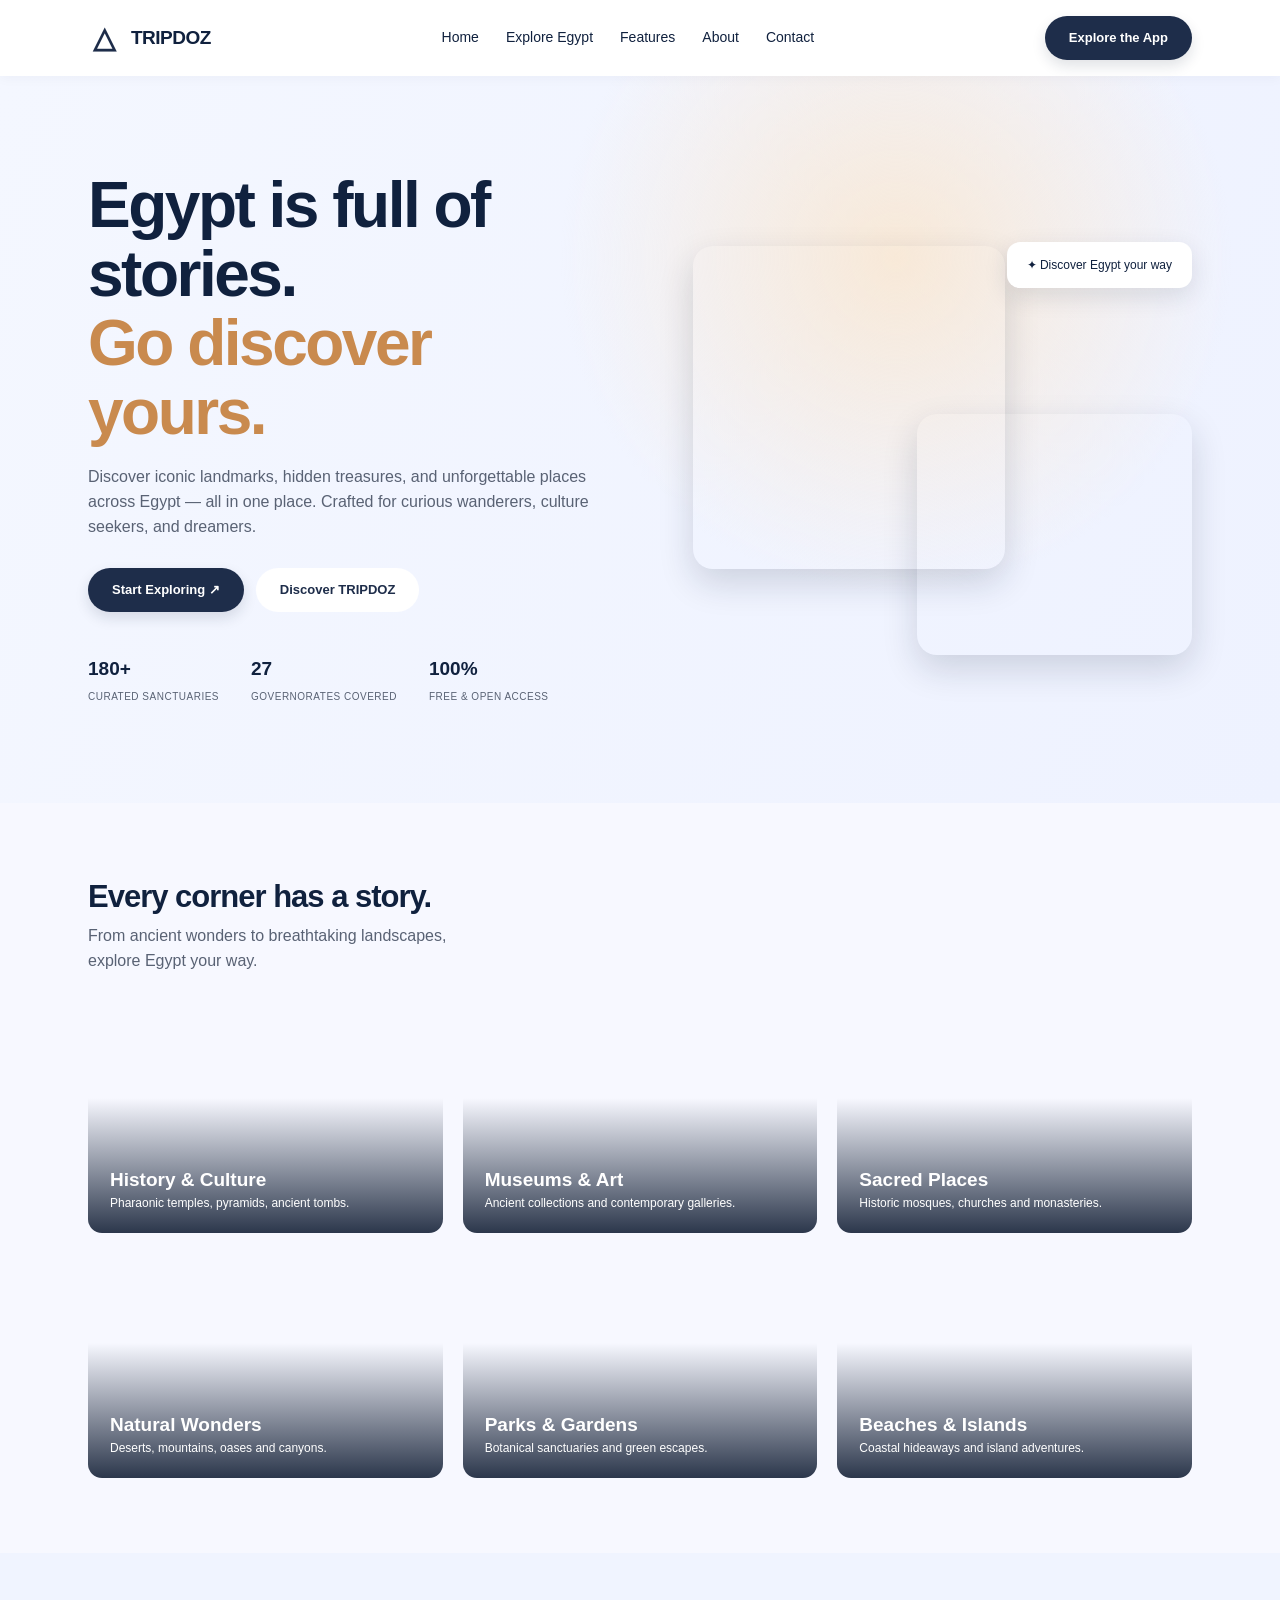
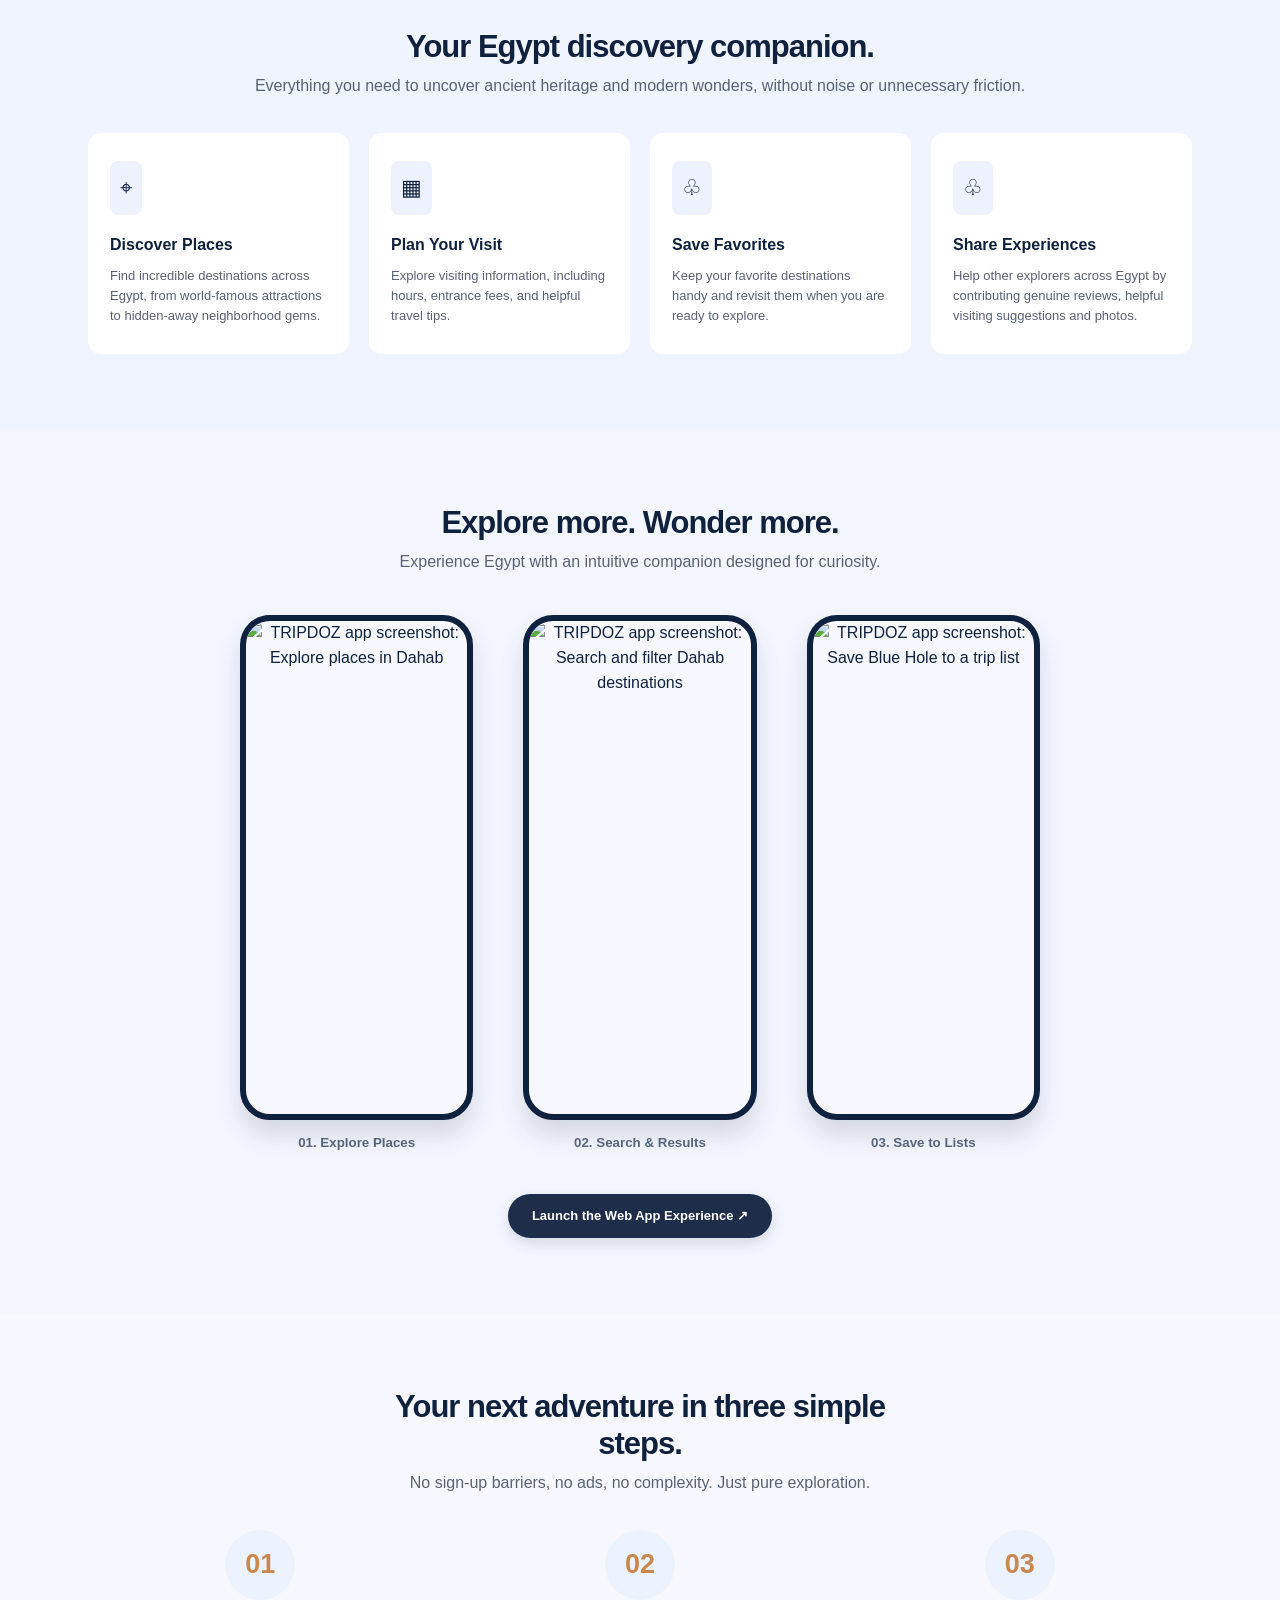
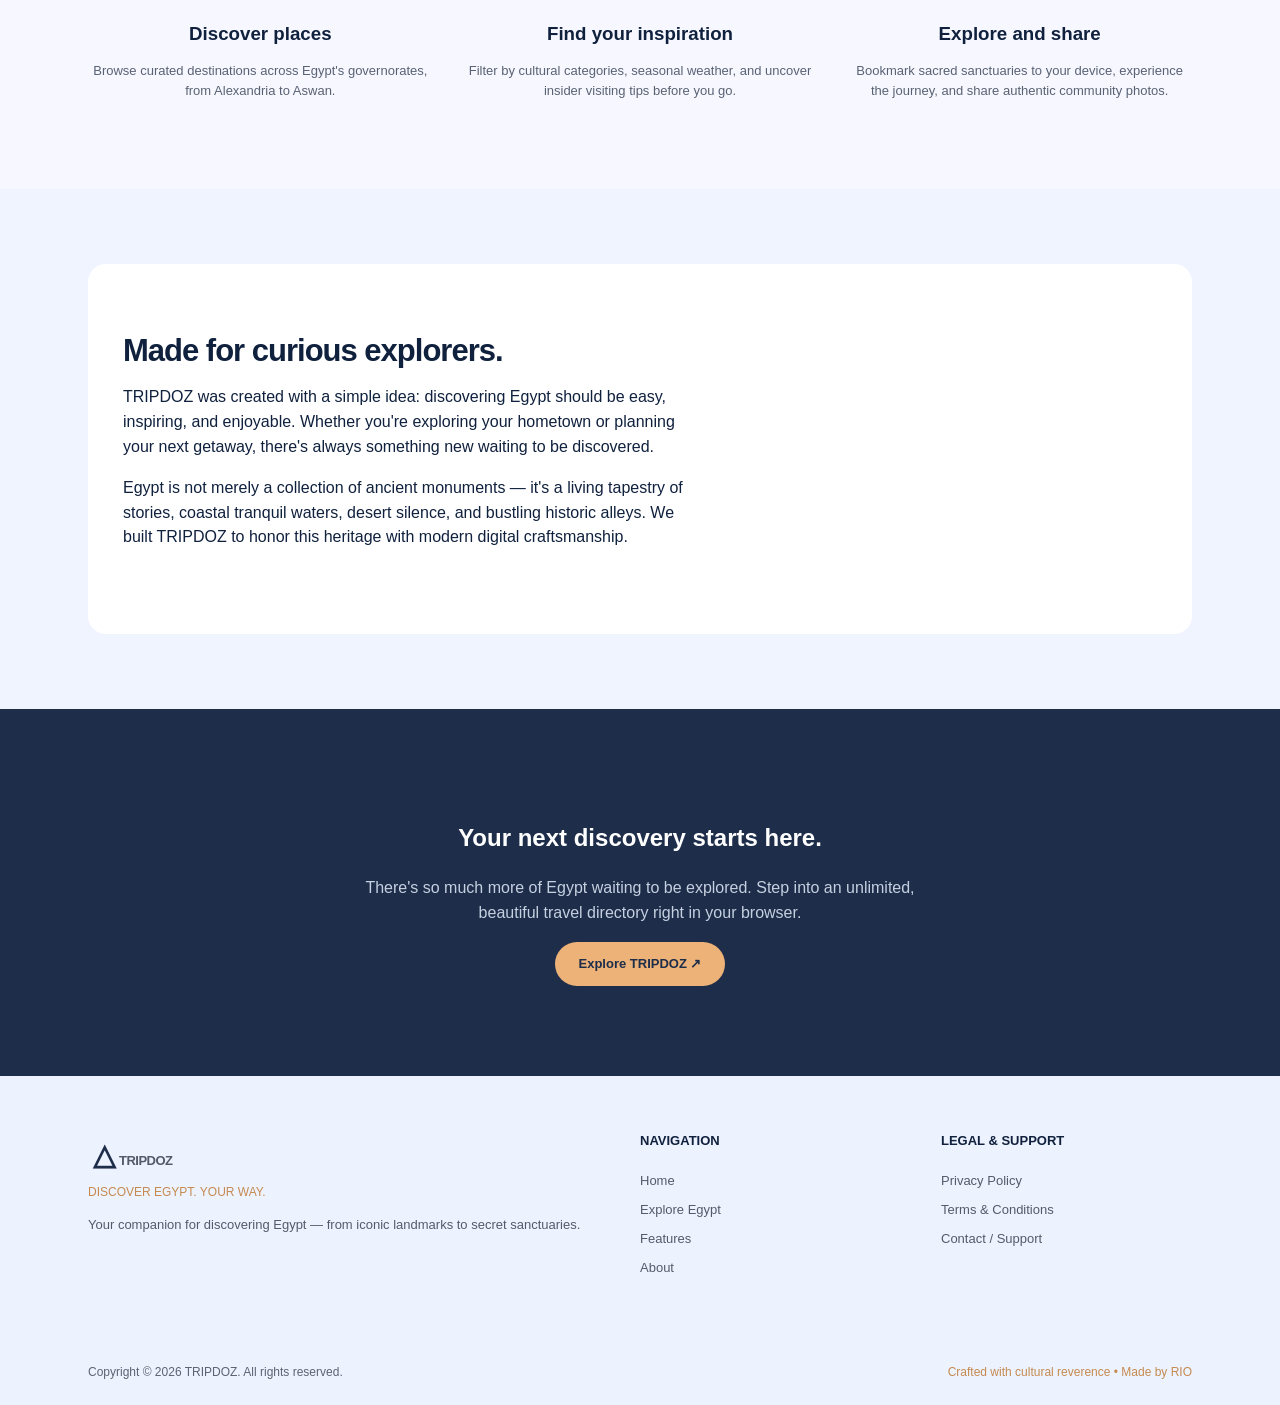
==== index.html @ 3de683e5 "Add files via upload" ====
<!doctype html><html lang="en"><head><meta charset="utf-8"><meta name="viewport" content="width=device-width,initial-scale=1"><meta name="description" content="Discover Egypt your way with TRIPDOZ. Explore historical sites, museums, sacred places, natural wonders, gardens, beaches and islands."><title>TRIPDOZ — Discover Egypt. Your Way.</title><link rel="stylesheet" href="style.css"></head><body><div data-header></div><main><section class="hero" id="home"><div class="wrap hero-grid"><div><h1>Egypt is full of stories.<br><span>Go discover yours.</span></h1><p>Discover iconic landmarks, hidden treasures, and unforgettable places across Egypt — all in one place. Crafted for curious wanderers, culture seekers, and dreamers.</p><div class="hero-actions"><a class="btn btn-dark" href="https://tripdoz.expo.app" target="_blank" rel="noopener">Start Exploring ↗</a><a class="btn btn-light" href="#about">Discover TRIPDOZ</a></div><div class="stats"><div><strong>180+</strong><small>Curated sanctuaries</small></div><div><strong>27</strong><small>Governorates covered</small></div><div><strong>100%</strong><small>Free & open access</small></div></div></div><div class="hero-visual"><div class="hero-photo main" role="img" aria-label="Ancient Egyptian statue against a blue sky"></div><div class="hero-photo second" role="img" aria-label="Ancient Egyptian building with columns"></div><div class="floating-label">✦ Discover Egypt your way</div></div></div></section><section class="section" id="explore"><div class="wrap"><h2>Every corner has a story.</h2><p class="section-intro">From ancient wonders to breathtaking landscapes,<br>explore Egypt your way.</p><div class="category-grid"><a class="category" href="https://tripdoz.expo.app" style="background-image:url('https://unsplash.com/photos/boyXZfqpwpU/download?force=true&w=1200')"><span>History & Culture<small>Pharaonic temples, pyramids, ancient tombs.</small></span></a><a class="category" href="https://tripdoz.expo.app" style="background-image:url('https://unsplash.com/photos/7JboWm-aZr4/download?force=true&w=1200')"><span>Museums & Art<small>Ancient collections and contemporary galleries.</small></span></a><a class="category" href="https://tripdoz.expo.app" style="background-image:url('https://unsplash.com/photos/pwMbtwA9LRc/download?force=true&w=1200')"><span>Sacred Places<small>Historic mosques, churches and monasteries.</small></span></a><a class="category" href="https://tripdoz.expo.app" style="background-image:url('https://unsplash.com/photos/u-Or3FVmLAM/download?force=true&w=1200')"><span>Natural Wonders<small>Deserts, mountains, oases and canyons.</small></span></a><a class="category" href="https://tripdoz.expo.app" style="background-image:url('https://unsplash.com/photos/trazwJZC8Os/download?force=true&w=1200')"><span>Parks & Gardens<small>Botanical sanctuaries and green escapes.</small></span></a><a class="category" href="https://tripdoz.expo.app" style="background-image:url('https://unsplash.com/photos/9BZVf-jEDwU/download?force=true&w=1200')"><span>Beaches & Islands<small>Coastal hideaways and island adventures.</small></span></a></div></div></section><section class="section features" id="features"><div class="wrap"><div class="center"><h2>Your Egypt discovery companion.</h2><p class="section-intro">Everything you need to uncover ancient heritage and modern wonders, without noise or unnecessary friction.</p></div><div class="feature-grid"><div class="feature-card"><span class="symbol">⌖</span><h3>Discover Places</h3><p>Find incredible destinations across Egypt, from world-famous attractions to hidden-away neighborhood gems.</p></div><div class="feature-card"><span class="symbol">▦</span><h3>Plan Your Visit</h3><p>Explore visiting information, including hours, entrance fees, and helpful travel tips.</p></div><div class="feature-card"><span class="symbol">♧</span><h3>Save Favorites</h3><p>Keep your favorite destinations handy and revisit them when you are ready to explore.</p></div><div class="feature-card"><span class="symbol">♧</span><h3>Share Experiences</h3><p>Help other explorers across Egypt by contributing genuine reviews, helpful visiting suggestions and photos.</p></div></div></div></section><section class="section app-preview"><div class="wrap center"><h2>Explore more. Wonder more.</h2><p class="section-intro">Experience Egypt with an intuitive companion designed for curiosity.</p><div class="phone-grid"><div><div class="phone"><img class="app-screen" src="assets/dahab-places.png" alt="TRIPDOZ app screenshot: Explore places in Dahab" loading="lazy"></div><small>01. Explore Places</small></div><div><div class="phone"><img class="app-screen" src="assets/dahab-search-results.png" alt="TRIPDOZ app screenshot: Search and filter Dahab destinations" loading="lazy"></div><small>02. Search & Results</small></div><div><div class="phone"><img class="app-screen" src="assets/dahab-add-to-list.png" alt="TRIPDOZ app screenshot: Save Blue Hole to a trip list" loading="lazy"></div><small>03. Save to Lists</small></div></div><a class="btn btn-dark" href="https://tripdoz.expo.app" target="_blank" rel="noopener">Launch the Web App Experience ↗</a></div></section><section class="section"><div class="wrap center"><h2>Your next adventure in three simple<br>steps.</h2><p class="section-intro">No sign-up barriers, no ads, no complexity. Just pure exploration.</p><div class="step-grid"><div><span class="step-num">01</span><h3>Discover places</h3><p>Browse curated destinations across Egypt's governorates, from Alexandria to Aswan.</p></div><div><span class="step-num">02</span><h3>Find your inspiration</h3><p>Filter by cultural categories, seasonal weather, and uncover insider visiting tips before you go.</p></div><div><span class="step-num">03</span><h3>Explore and share</h3><p>Bookmark sacred sanctuaries to your device, experience the journey, and share authentic community photos.</p></div></div></div></section><section class="section features" id="about"><div class="wrap"><div class="about-panel"><div><h2>Made for curious explorers.</h2><p>TRIPDOZ was created with a simple idea: discovering Egypt should be easy, inspiring, and enjoyable. Whether you're exploring your hometown or planning your next getaway, there's always something new waiting to be discovered.</p><p>Egypt is not merely a collection of ancient monuments — it's a living tapestry of stories, coastal tranquil waters, desert silence, and bustling historic alleys. We built TRIPDOZ to honor this heritage with modern digital craftsmanship.</p></div><div class="feature-photo" role="img" aria-label="Ancient Egyptian tomb with painted walls"></div></div></div></section><section class="cta"><h2>Your next discovery starts here.</h2><p>There's so much more of Egypt waiting to be explored. Step into an unlimited,<br>beautiful travel directory right in your browser.</p><a class="btn btn-sand" href="https://tripdoz.expo.app" target="_blank" rel="noopener">Explore TRIPDOZ ↗</a></section></main><div data-footer></div><script src="script.js"></script></body></html>
---- style.css ----
:root{--navy:#1e2d4a;--ink:#10213e;--sand:#edb278;--pale:#f6f8ff;--blue:#edf2ff;--muted:#596274}*{box-sizing:border-box}html{scroll-behavior:smooth}body{margin:0;font-family:Inter,Arial,sans-serif;color:var(--ink);background:#f7f8ff;line-height:1.55}a{text-decoration:none;color:inherit}button,input,textarea,select{font:inherit}button{cursor:pointer}.wrap{max-width:1160px;margin:auto;padding:0 28px}.site-header{position:sticky;top:0;background:#fff;z-index:10;box-shadow:0 2px 12px #1626470a}.nav{min-height:76px;display:flex;align-items:center;justify-content:space-between;gap:20px}.logo{display:flex;align-items:center;gap:12px;font-weight:800;font-size:19px;letter-spacing:-.5px}.logo-mark{width:31px;height:31px;display:inline-flex;align-items:center;justify-content:center;color:var(--navy);font-size:29px}.nav-links{display:flex;align-items:center;gap:27px;font-size:14px}.nav-links a:hover,.footer a:hover{color:#c18449}.nav-actions{display:flex;gap:12px;align-items:center}.btn{display:inline-flex;justify-content:center;align-items:center;gap:9px;border:0;border-radius:30px;padding:12px 24px;font-weight:650;font-size:13px;transition:transform .2s}.btn:hover{transform:translateY(-2px)}.btn-dark{background:var(--navy);color:white;box-shadow:0 6px 14px #14243d22}.btn-light{background:white;color:var(--navy)}.btn-sand{background:var(--sand);color:var(--navy)}.menu-toggle{display:none;border:0;background:transparent;font-size:24px}.section{padding:75px 0}.section h2{font-size:31px;line-height:1.2;letter-spacing:-1px;margin:0 0 9px}.section-intro{color:var(--muted);margin:0 0 34px}.center{text-align:center}.hero{background:radial-gradient(circle at 70% 25%,#f8e9d8,transparent 32%),linear-gradient(110deg,#f4f7ff,#eef2ff);padding:95px 0}.hero-grid{display:grid;grid-template-columns:1fr 1fr;align-items:center;gap:65px;min-height:430px}.hero h1{font-size:clamp(39px,5vw,67px);letter-spacing:-2.5px;line-height:1.08;margin:0 0 18px}.hero h1 span{color:#c98a4e}.hero p{color:var(--muted);max-width:540px}.hero-actions{display:flex;gap:12px;flex-wrap:wrap;margin:28px 0 42px}.stats{display:flex;gap:32px}.stats strong{display:block;font-size:19px}.stats small{font-size:10px;text-transform:uppercase;color:var(--muted);letter-spacing:.5px}.hero-visual{position:relative;height:430px}.hero-photo{position:absolute;border-radius:20px;box-shadow:0 14px 35px #14213b29;background-size:cover;background-position:center;overflow:hidden}.hero-photo:after,.category:after,.feature-photo:after{content:'';position:absolute;inset:40% 0 0;background:linear-gradient(transparent,#08152cd9)}.hero-photo span,.category span,.feature-photo span{position:absolute;z-index:1;bottom:20px;left:22px;color:#fff;font-weight:700}.hero-photo.main{width:60%;height:75%;left:4%;top:5%;background-image:url('https://unsplash.com/photos/ADa9bb3tqR4/download?force=true&w=1200')}.hero-photo.second{width:53%;height:56%;right:0;bottom:0;background-image:url('https://unsplash.com/photos/kBeaKD_a2rI/download?force=true&w=1200')}.floating-label{position:absolute;z-index:2;right:0;top:4%;background:#fff;padding:14px 20px;border-radius:13px;box-shadow:0 8px 25px #1727451f;font-size:12px}.category-grid{display:grid;grid-template-columns:repeat(3,1fr);gap:20px}.category{height:225px;position:relative;border-radius:14px;background-size:cover;background-position:center;overflow:hidden;transition:transform .2s}.category:hover{transform:translateY(-4px)}.category span{font-size:19px}.category small{display:block;font-size:12px;font-weight:400;max-width:280px}.features{background:#f0f4ff}.feature-grid{display:grid;grid-template-columns:repeat(4,1fr);gap:20px}.feature-card{background:#fff;padding:28px 22px;border-radius:13px;min-height:195px}.feature-card .symbol{display:inline-flex;background:#eef2ff;padding:10px;border-radius:8px;font-size:22px;margin-bottom:18px}.feature-card h3{font-size:16px;margin:0 0 8px}.feature-card p{font-size:13px;color:var(--muted);margin:0}.app-preview{background:#f4f6ff}.phone-grid{display:grid;grid-template-columns:repeat(3,1fr);gap:50px;max-width:800px;margin:40px auto}.phone{background:#0e213f;border:7px solid #0e213f;border-radius:34px;height:370px;padding:15px 9px;box-shadow:0 15px 25px #13223b24}.phone-inner{background:#fff;height:100%;border-radius:22px;overflow:hidden;font-size:12px}.phone-inner .screen-top{height:48%;background-size:cover;background-position:center}.phone-inner .screen-body{padding:16px}.phone-inner .screen-body b{display:block;margin-bottom:12px}.fake-row{background:#eef2ff;border-radius:9px;padding:10px;margin:8px 0}.step-grid{display:grid;grid-template-columns:repeat(3,1fr);gap:35px;text-align:center}.step-num{display:inline-flex;width:70px;height:70px;align-items:center;justify-content:center;border-radius:50%;background:#edf2ff;color:#c88950;font-size:27px;font-weight:800}.step-grid h3{margin-bottom:5px}.step-grid p{font-size:13px;color:var(--muted)}.about-panel{background:#fff;border-radius:18px;padding:35px;display:grid;grid-template-columns:1fr 40%;gap:40px;align-items:center}.feature-photo{height:300px;border-radius:15px;background:url('https://unsplash.com/photos/5aEHOQrb2Qk/download?force=true&w=1200') center/cover;position:relative;overflow:hidden}.cta{background:var(--navy);color:white;text-align:center;padding:90px 20px}.cta p{color:#c5d0e0}.footer{background:#edf2ff;padding:55px 0 24px}.footer-grid{display:grid;grid-template-columns:2fr 1fr 1fr;gap:50px}.footer h4{font-size:13px;margin:0 0 20px}.footer p,.footer a{font-size:13px;color:#535b69}.footer a{display:block;margin:9px 0}.footer .tagline{color:#c58a50;text-transform:uppercase;font-size:12px}.footer-bottom{display:flex;justify-content:space-between;gap:20px;margin-top:75px;color:#5b6471;font-size:12px}.footer-bottom span:last-child{color:#c58a50}.page-hero{padding:65px 0 36px;background:linear-gradient(120deg,#f5f7ff,#eef2ff)}.page-hero h1{font-size:42px;letter-spacing:-1.5px;margin:0 0 10px}.page-hero p{max-width:740px;color:var(--muted);margin:0}.legal-banner{background:linear-gradient(90deg,#152643ba,#15264369),url('https://images.unsplash.com/photo-1539768942893-daf53e448371?w=1300&q=80') center/cover;color:white;padding:45px 35px;border-radius:15px;margin:30px 0}.legal-banner strong{font-size:18px}.legal-layout{display:grid;grid-template-columns:260px 1fr;gap:24px;align-items:start;padding:0 0 90px}.toc{position:sticky;top:95px;background:white;border-radius:14px;padding:24px}.toc h3{font-size:12px;color:#657086;text-transform:uppercase;letter-spacing:1px}.toc a{display:block;font-size:12px;padding:10px 0;border-bottom:1px solid #f0f1f5}.legal-content{display:grid;gap:22px}.legal-card{background:#fff;border-radius:14px;padding:30px}.legal-card h2{font-size:22px;margin:0 0 14px}.legal-card p,.legal-card li{font-size:14px;color:#515b6b}.eyebrow{font-size:11px;letter-spacing:1px;color:#cb925c;font-weight:750;text-transform:uppercase}.info-box{background:#edf2ff;padding:17px;border-radius:10px;font-size:13px;margin-top:15px}.info-grid{display:grid;grid-template-columns:repeat(3,1fr);gap:12px;margin-top:16px}.info-grid>div{background:#edf2ff;padding:16px;border-radius:10px;font-size:12px}.contact-area{padding:65px 0 130px;min-height:740px}.contact-area h1{font-size:44px;margin:0}.contact-area>.wrap>p{color:var(--muted);margin-top:5px}.contact-grid{display:grid;grid-template-columns:40% 1fr;gap:30px;margin-top:48px;align-items:start}.contact-card{background:#fff;border-radius:15px;padding:34px}.contact-card h2{font-size:25px;margin:0 0 4px}.contact-card p{color:var(--muted);font-size:14px;margin:0 0 24px}.contact-channel{background:#edf2ff;padding:20px;border-radius:10px;display:flex;justify-content:space-between;align-items:center;gap:8px}.contact-channel a{font-weight:700}.form-row{display:grid;grid-template-columns:1fr 1fr;gap:16px}.field{margin-bottom:20px}.field label{display:block;font-weight:650;font-size:13px;margin-bottom:6px}.field input,.field select,.field textarea{background:#edf2ff;border:1px solid transparent;border-radius:9px;width:100%;padding:13px 14px;outline:none}.field textarea{min-height:140px;resize:vertical}.field :focus{border-color:#a9b8d7}.note{font-size:12px;color:var(--muted);margin-top:15px}@media(max-width:850px){.nav-links{display:none;position:absolute;top:76px;left:0;right:0;background:#fff;padding:22px;box-shadow:0 10px 15px #14243d12;flex-direction:column}.nav-links.open{display:flex}.menu-toggle{display:block}.hero-grid,.contact-grid,.about-panel{grid-template-columns:1fr}.hero-visual{max-width:550px;width:100%;margin:auto}.category-grid{grid-template-columns:repeat(2,1fr)}.feature-grid{grid-template-columns:repeat(2,1fr)}.legal-layout{grid-template-columns:1fr}.toc{position:static}.phone-grid{gap:15px}.footer-grid{grid-template-columns:1.5fr 1fr 1fr;gap:20px}}@media(max-width:560px){.wrap{padding:0 18px}.nav{min-height:68px}.nav-actions>.btn{display:none}.nav-links{top:68px}.hero{padding:55px 0}.hero-visual{height:330px}.stats{gap:14px}.stats strong{font-size:16px}.section{padding:55px 0}.category-grid,.feature-grid,.step-grid,.footer-grid,.form-row,.info-grid{grid-template-columns:1fr}.category{height:200px}.phone-grid{gap:8px}.phone{height:265px;border-width:4px;border-radius:22px;padding:8px 4px}.phone-inner{border-radius:15px}.phone-inner .screen-body{padding:7px;font-size:9px}.fake-row{padding:6px}.footer-bottom{flex-direction:column;margin-top:35px}.page-hero h1,.contact-area h1{font-size:34px}.legal-card{padding:22px}.contact-area{padding:45px 0 80px}.contact-card{padding:22px}}

/* Actual TRIPDOZ app screens */
.phone-grid .phone{height:auto;aspect-ratio:390/844;padding:0;border:6px solid #0e213f;border-radius:30px;overflow:hidden;background:#f7f8ff;box-shadow:0 15px 25px #13223b24}
.phone-grid .app-screen{display:block;width:100%;height:100%;object-fit:fill}
.phone-grid small{display:block;margin-top:13px;font-weight:600;color:#58647a}
@media(max-width:560px){.phone-grid{grid-template-columns:repeat(3,minmax(0,1fr));gap:9px}.phone-grid .phone{border-width:3px;border-radius:15px}.phone-grid small{font-size:10px}}

/* Approved image-only hero and About cards */
.hero-photo::after,.feature-photo::after{display:none}
.app-screen{width:100%;height:100%;display:block;object-fit:cover;object-position:top;border-radius:19px}
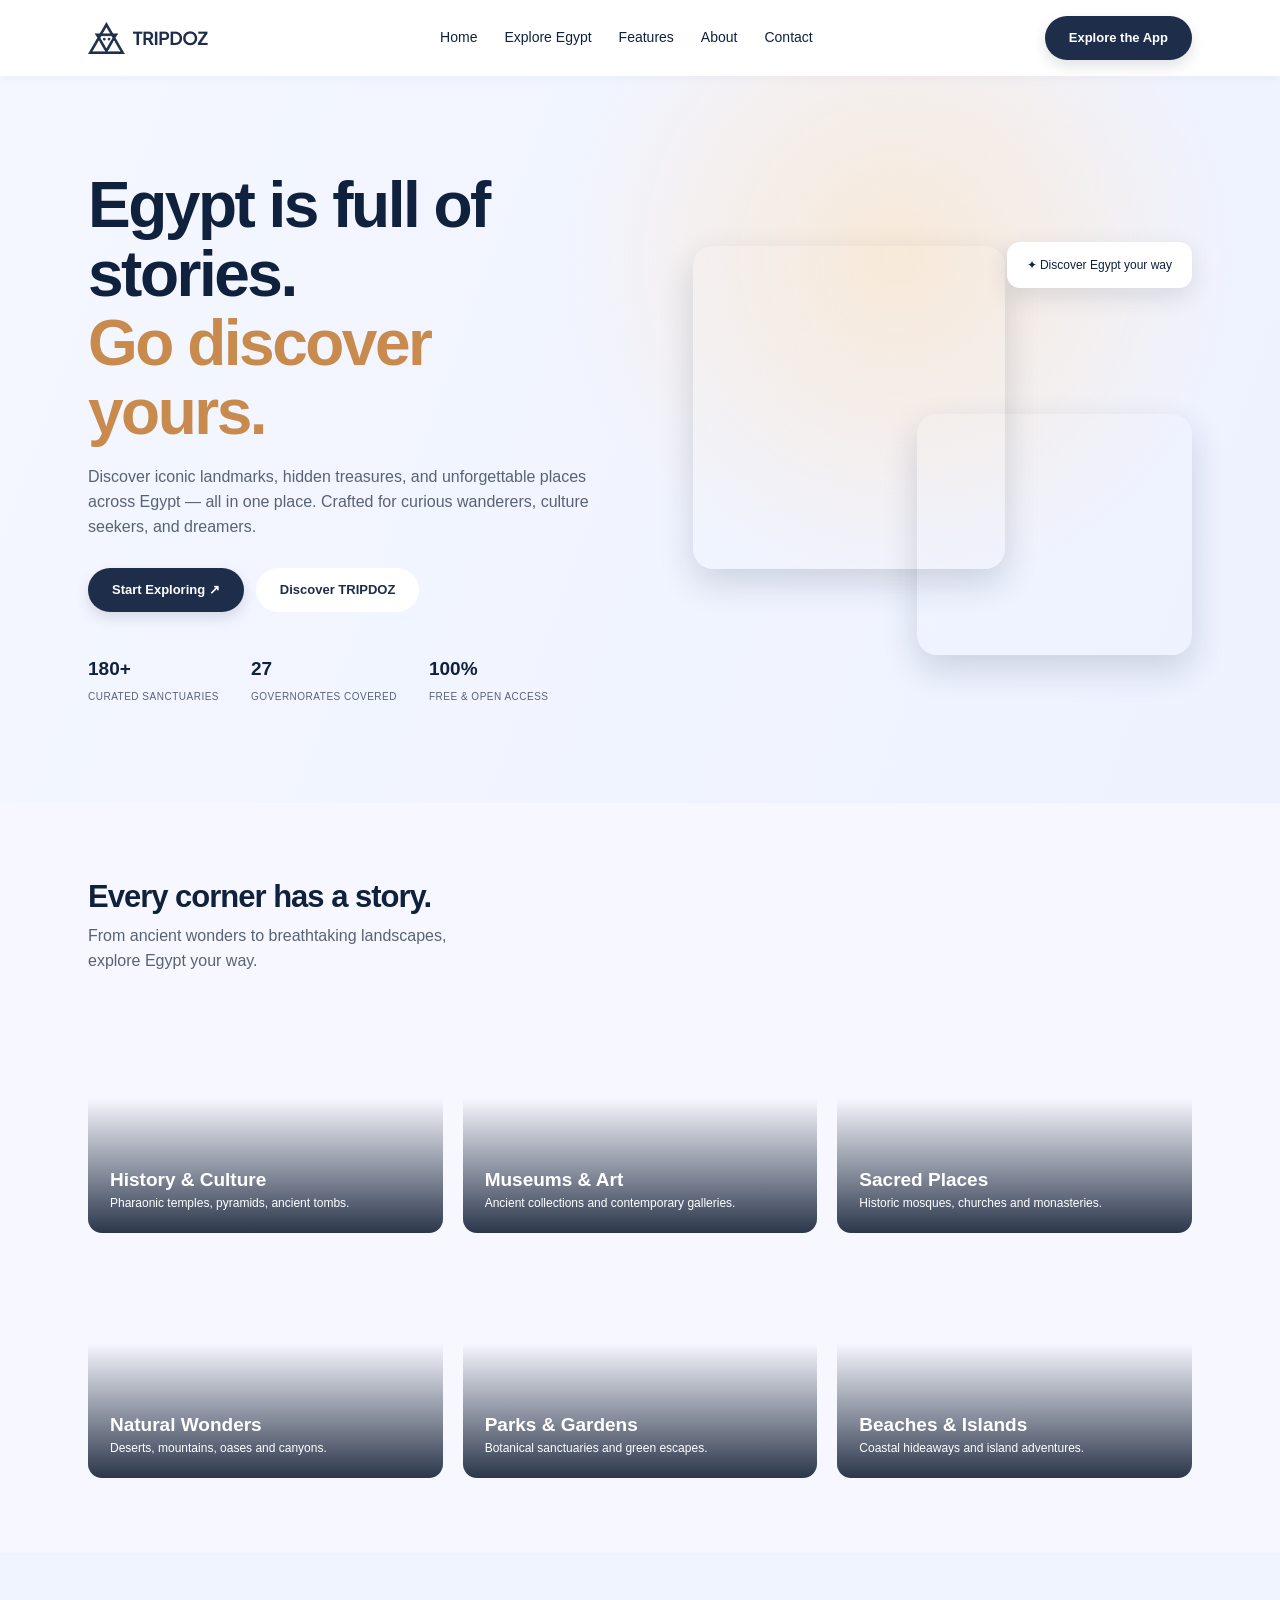
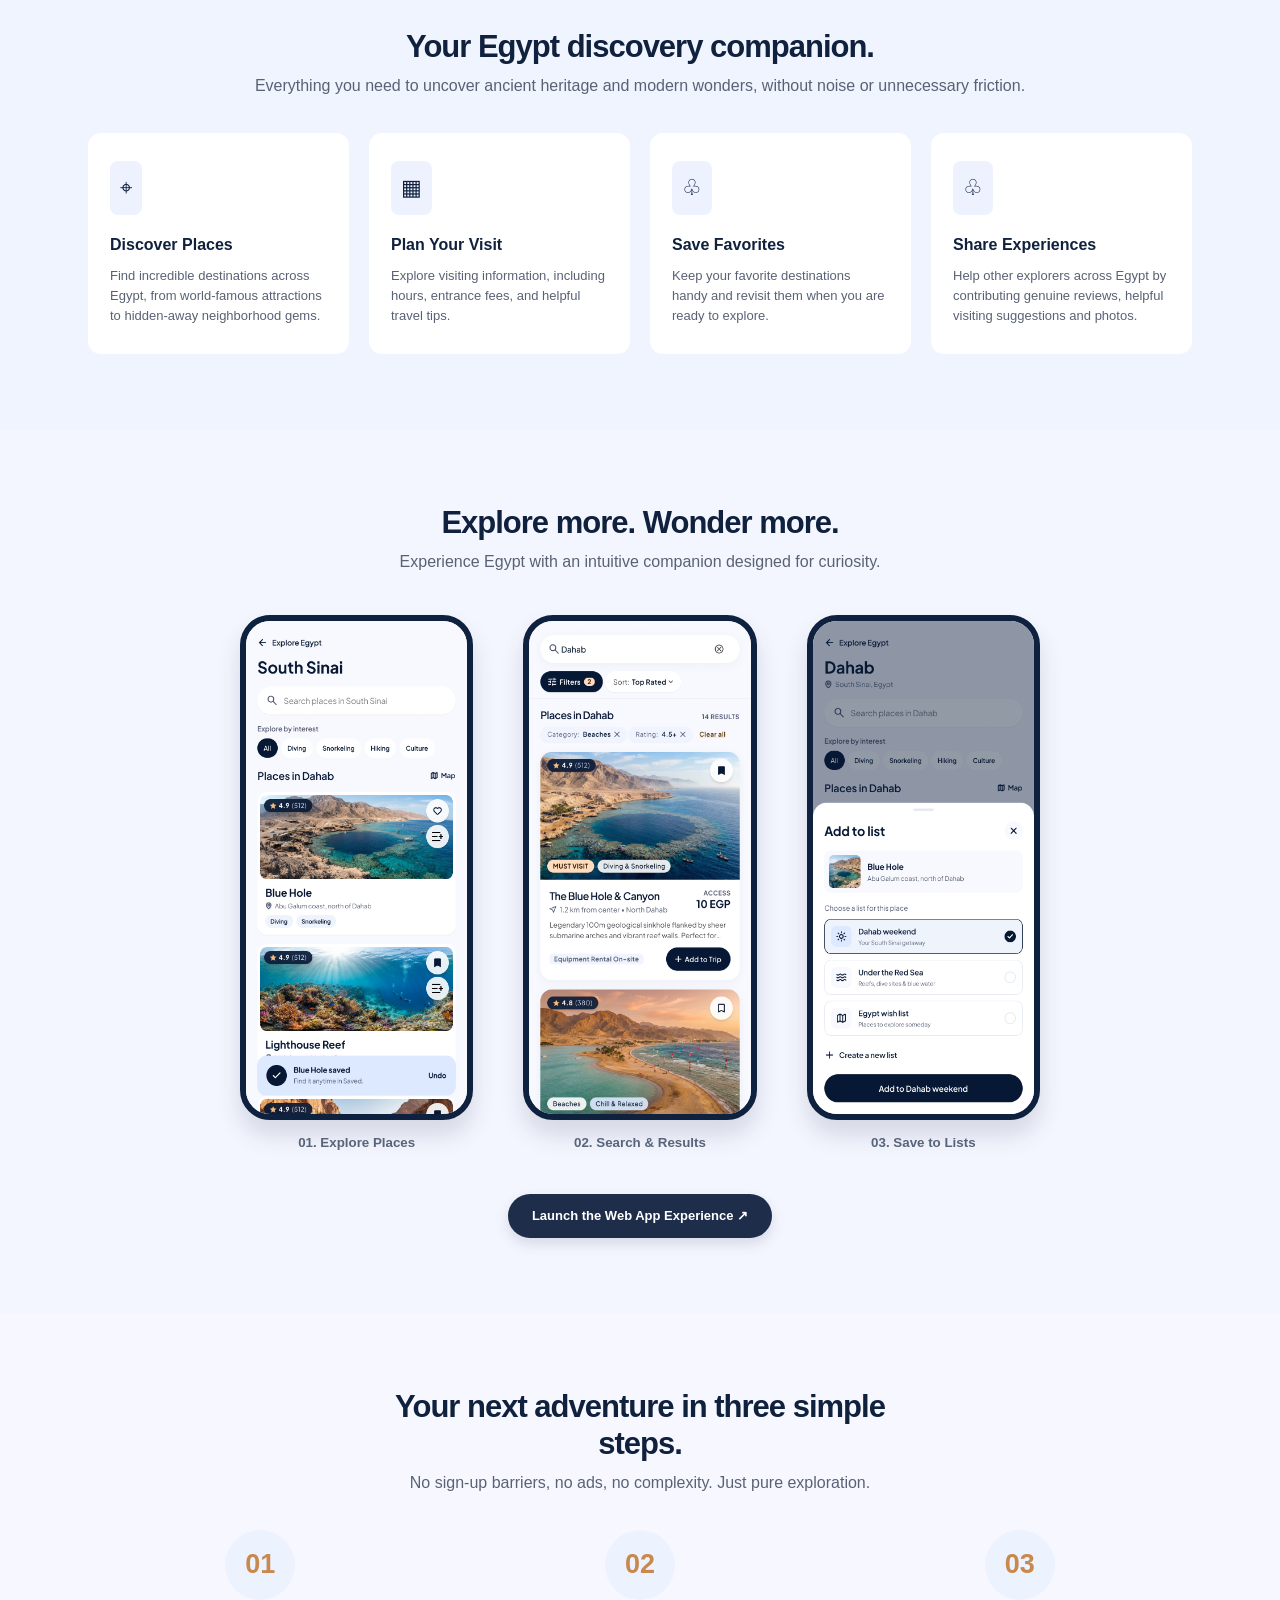
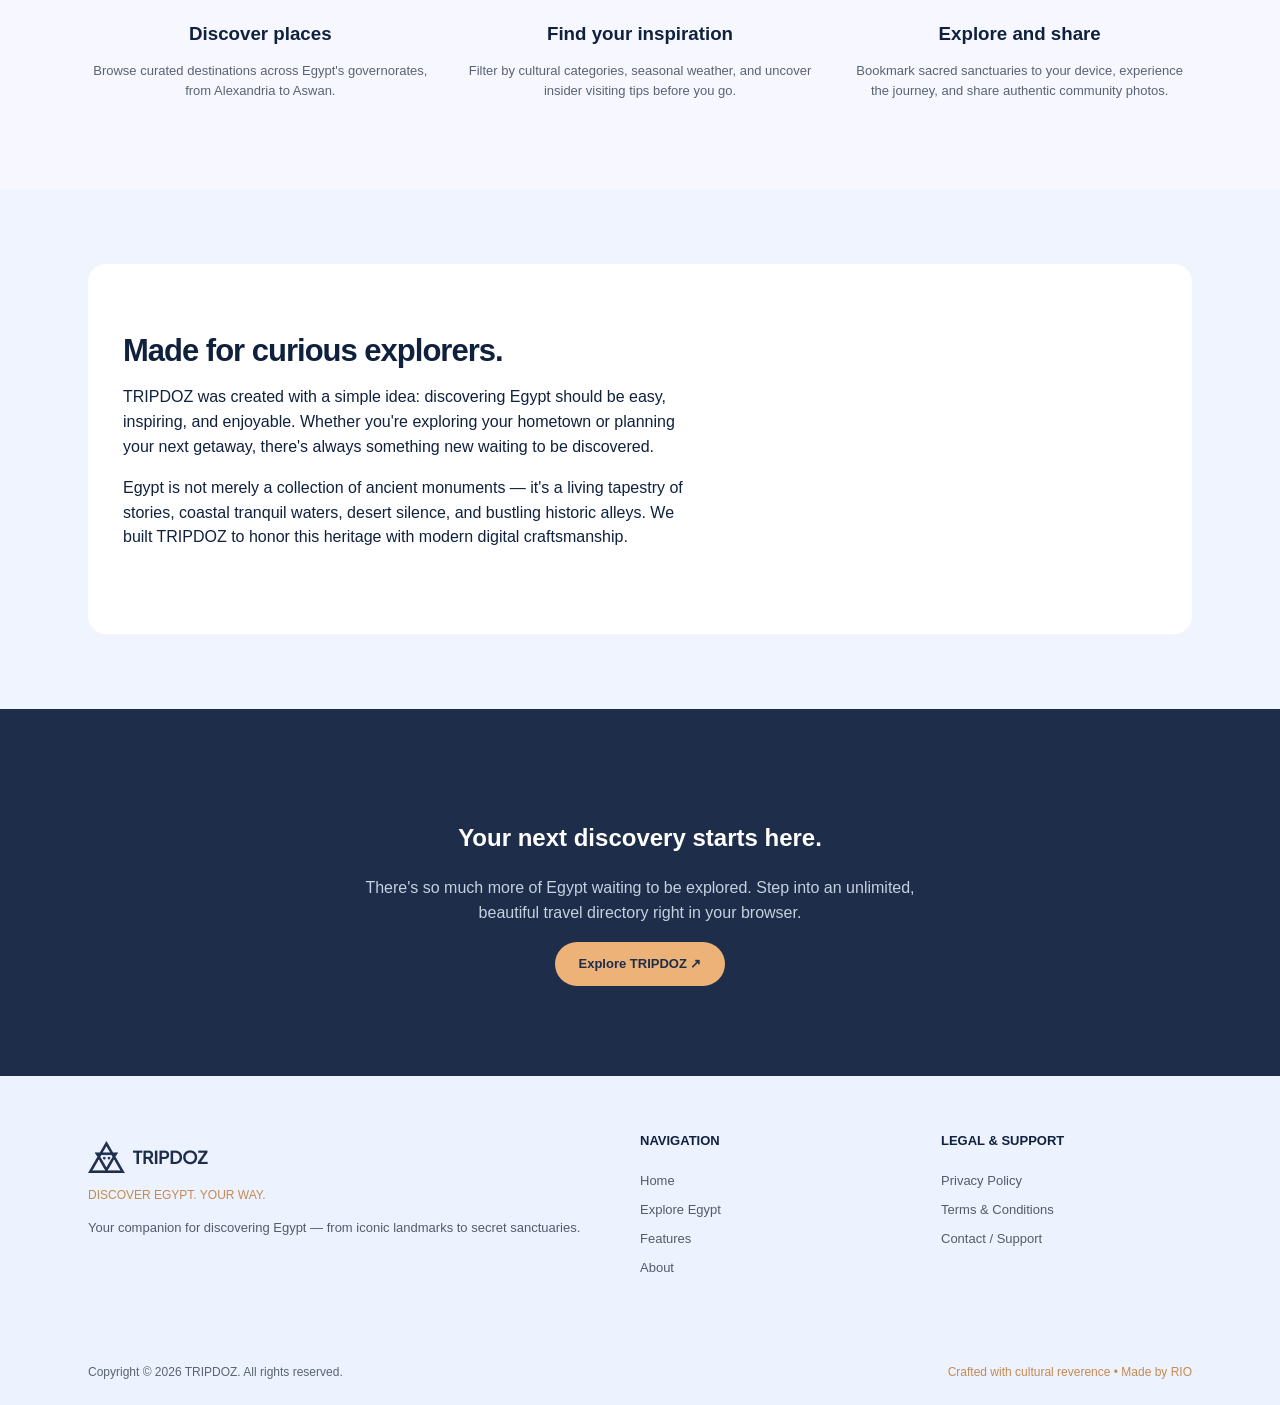
==== commit 87c80fa1: "Update index.html" ====
--- a/index.html
+++ b/index.html
@@ -1 +1,2 @@
-<!doctype html><html lang="en"><head><meta charset="utf-8"><meta name="viewport" content="width=device-width,initial-scale=1"><meta name="description" content="Discover Egypt your way with TRIPDOZ. Explore historical sites, museums, sacred places, natural wonders, gardens, beaches and islands."><title>TRIPDOZ — Discover Egypt. Your Way.</title><link rel="stylesheet" href="style.css"></head><body><div data-header></div><main><section class="hero" id="home"><div class="wrap hero-grid"><div><h1>Egypt is full of stories.<br><span>Go discover yours.</span></h1><p>Discover iconic landmarks, hidden treasures, and unforgettable places across Egypt — all in one place. Crafted for curious wanderers, culture seekers, and dreamers.</p><div class="hero-actions"><a class="btn btn-dark" href="https://tripdoz.expo.app" target="_blank" rel="noopener">Start Exploring ↗</a><a class="btn btn-light" href="#about">Discover TRIPDOZ</a></div><div class="stats"><div><strong>180+</strong><small>Curated sanctuaries</small></div><div><strong>27</strong><small>Governorates covered</small></div><div><strong>100%</strong><small>Free & open access</small></div></div></div><div class="hero-visual"><div class="hero-photo main" role="img" aria-label="Ancient Egyptian statue against a blue sky"></div><div class="hero-photo second" role="img" aria-label="Ancient Egyptian building with columns"></div><div class="floating-label">✦ Discover Egypt your way</div></div></div></section><section class="section" id="explore"><div class="wrap"><h2>Every corner has a story.</h2><p class="section-intro">From ancient wonders to breathtaking landscapes,<br>explore Egypt your way.</p><div class="category-grid"><a class="category" href="https://tripdoz.expo.app" style="background-image:url('https://unsplash.com/photos/boyXZfqpwpU/download?force=true&w=1200')"><span>History & Culture<small>Pharaonic temples, pyramids, ancient tombs.</small></span></a><a class="category" href="https://tripdoz.expo.app" style="background-image:url('https://unsplash.com/photos/7JboWm-aZr4/download?force=true&w=1200')"><span>Museums & Art<small>Ancient collections and contemporary galleries.</small></span></a><a class="category" href="https://tripdoz.expo.app" style="background-image:url('https://unsplash.com/photos/pwMbtwA9LRc/download?force=true&w=1200')"><span>Sacred Places<small>Historic mosques, churches and monasteries.</small></span></a><a class="category" href="https://tripdoz.expo.app" style="background-image:url('https://unsplash.com/photos/u-Or3FVmLAM/download?force=true&w=1200')"><span>Natural Wonders<small>Deserts, mountains, oases and canyons.</small></span></a><a class="category" href="https://tripdoz.expo.app" style="background-image:url('https://unsplash.com/photos/trazwJZC8Os/download?force=true&w=1200')"><span>Parks & Gardens<small>Botanical sanctuaries and green escapes.</small></span></a><a class="category" href="https://tripdoz.expo.app" style="background-image:url('https://unsplash.com/photos/9BZVf-jEDwU/download?force=true&w=1200')"><span>Beaches & Islands<small>Coastal hideaways and island adventures.</small></span></a></div></div></section><section class="section features" id="features"><div class="wrap"><div class="center"><h2>Your Egypt discovery companion.</h2><p class="section-intro">Everything you need to uncover ancient heritage and modern wonders, without noise or unnecessary friction.</p></div><div class="feature-grid"><div class="feature-card"><span class="symbol">⌖</span><h3>Discover Places</h3><p>Find incredible destinations across Egypt, from world-famous attractions to hidden-away neighborhood gems.</p></div><div class="feature-card"><span class="symbol">▦</span><h3>Plan Your Visit</h3><p>Explore visiting information, including hours, entrance fees, and helpful travel tips.</p></div><div class="feature-card"><span class="symbol">♧</span><h3>Save Favorites</h3><p>Keep your favorite destinations handy and revisit them when you are ready to explore.</p></div><div class="feature-card"><span class="symbol">♧</span><h3>Share Experiences</h3><p>Help other explorers across Egypt by contributing genuine reviews, helpful visiting suggestions and photos.</p></div></div></div></section><section class="section app-preview"><div class="wrap center"><h2>Explore more. Wonder more.</h2><p class="section-intro">Experience Egypt with an intuitive companion designed for curiosity.</p><div class="phone-grid"><div><div class="phone"><img class="app-screen" src="assets/dahab-places.png" alt="TRIPDOZ app screenshot: Explore places in Dahab" loading="lazy"></div><small>01. Explore Places</small></div><div><div class="phone"><img class="app-screen" src="assets/dahab-search-results.png" alt="TRIPDOZ app screenshot: Search and filter Dahab destinations" loading="lazy"></div><small>02. Search & Results</small></div><div><div class="phone"><img class="app-screen" src="assets/dahab-add-to-list.png" alt="TRIPDOZ app screenshot: Save Blue Hole to a trip list" loading="lazy"></div><small>03. Save to Lists</small></div></div><a class="btn btn-dark" href="https://tripdoz.expo.app" target="_blank" rel="noopener">Launch the Web App Experience ↗</a></div></section><section class="section"><div class="wrap center"><h2>Your next adventure in three simple<br>steps.</h2><p class="section-intro">No sign-up barriers, no ads, no complexity. Just pure exploration.</p><div class="step-grid"><div><span class="step-num">01</span><h3>Discover places</h3><p>Browse curated destinations across Egypt's governorates, from Alexandria to Aswan.</p></div><div><span class="step-num">02</span><h3>Find your inspiration</h3><p>Filter by cultural categories, seasonal weather, and uncover insider visiting tips before you go.</p></div><div><span class="step-num">03</span><h3>Explore and share</h3><p>Bookmark sacred sanctuaries to your device, experience the journey, and share authentic community photos.</p></div></div></div></section><section class="section features" id="about"><div class="wrap"><div class="about-panel"><div><h2>Made for curious explorers.</h2><p>TRIPDOZ was created with a simple idea: discovering Egypt should be easy, inspiring, and enjoyable. Whether you're exploring your hometown or planning your next getaway, there's always something new waiting to be discovered.</p><p>Egypt is not merely a collection of ancient monuments — it's a living tapestry of stories, coastal tranquil waters, desert silence, and bustling historic alleys. We built TRIPDOZ to honor this heritage with modern digital craftsmanship.</p></div><div class="feature-photo" role="img" aria-label="Ancient Egyptian tomb with painted walls"></div></div></div></section><section class="cta"><h2>Your next discovery starts here.</h2><p>There's so much more of Egypt waiting to be explored. Step into an unlimited,<br>beautiful travel directory right in your browser.</p><a class="btn btn-sand" href="https://tripdoz.expo.app" target="_blank" rel="noopener">Explore TRIPDOZ ↗</a></section></main><div data-footer></div><script src="script.js"></script></body></html>
+<!doctype html><html lang="en"><head><meta charset="utf-8"><meta name="viewport" content="width=device-width,initial-scale=1"><meta name="description" content="Discover Egypt your way with TRIPDOZ. Explore historical sites, museums, sacred places, natural wonders, gardens, beaches and islands."><title>TRIPDOZ — Discover Egypt. Your Way.</title><link rel="icon" type="image/png" href="assets/favicon.png?v=1">
+<link rel="stylesheet" href="style.css"></head><body><div data-header></div><main><section class="hero" id="home"><div class="wrap hero-grid"><div><h1>Egypt is full of stories.<br><span>Go discover yours.</span></h1><p>Discover iconic landmarks, hidden treasures, and unforgettable places across Egypt — all in one place. Crafted for curious wanderers, culture seekers, and dreamers.</p><div class="hero-actions"><a class="btn btn-dark" href="https://tripdoz.expo.app" target="_blank" rel="noopener">Start Exploring ↗</a><a class="btn btn-light" href="#about">Discover TRIPDOZ</a></div><div class="stats"><div><strong>180+</strong><small>Curated sanctuaries</small></div><div><strong>27</strong><small>Governorates covered</small></div><div><strong>100%</strong><small>Free & open access</small></div></div></div><div class="hero-visual"><div class="hero-photo main" role="img" aria-label="Ancient Egyptian statue against a blue sky"></div><div class="hero-photo second" role="img" aria-label="Ancient Egyptian building with columns"></div><div class="floating-label">✦ Discover Egypt your way</div></div></div></section><section class="section" id="explore"><div class="wrap"><h2>Every corner has a story.</h2><p class="section-intro">From ancient wonders to breathtaking landscapes,<br>explore Egypt your way.</p><div class="category-grid"><a class="category" href="https://tripdoz.expo.app" style="background-image:url('https://unsplash.com/photos/boyXZfqpwpU/download?force=true&w=1200')"><span>History & Culture<small>Pharaonic temples, pyramids, ancient tombs.</small></span></a><a class="category" href="https://tripdoz.expo.app" style="background-image:url('https://unsplash.com/photos/7JboWm-aZr4/download?force=true&w=1200')"><span>Museums & Art<small>Ancient collections and contemporary galleries.</small></span></a><a class="category" href="https://tripdoz.expo.app" style="background-image:url('https://unsplash.com/photos/pwMbtwA9LRc/download?force=true&w=1200')"><span>Sacred Places<small>Historic mosques, churches and monasteries.</small></span></a><a class="category" href="https://tripdoz.expo.app" style="background-image:url('https://unsplash.com/photos/u-Or3FVmLAM/download?force=true&w=1200')"><span>Natural Wonders<small>Deserts, mountains, oases and canyons.</small></span></a><a class="category" href="https://tripdoz.expo.app" style="background-image:url('https://unsplash.com/photos/trazwJZC8Os/download?force=true&w=1200')"><span>Parks & Gardens<small>Botanical sanctuaries and green escapes.</small></span></a><a class="category" href="https://tripdoz.expo.app" style="background-image:url('https://unsplash.com/photos/9BZVf-jEDwU/download?force=true&w=1200')"><span>Beaches & Islands<small>Coastal hideaways and island adventures.</small></span></a></div></div></section><section class="section features" id="features"><div class="wrap"><div class="center"><h2>Your Egypt discovery companion.</h2><p class="section-intro">Everything you need to uncover ancient heritage and modern wonders, without noise or unnecessary friction.</p></div><div class="feature-grid"><div class="feature-card"><span class="symbol">⌖</span><h3>Discover Places</h3><p>Find incredible destinations across Egypt, from world-famous attractions to hidden-away neighborhood gems.</p></div><div class="feature-card"><span class="symbol">▦</span><h3>Plan Your Visit</h3><p>Explore visiting information, including hours, entrance fees, and helpful travel tips.</p></div><div class="feature-card"><span class="symbol">♧</span><h3>Save Favorites</h3><p>Keep your favorite destinations handy and revisit them when you are ready to explore.</p></div><div class="feature-card"><span class="symbol">♧</span><h3>Share Experiences</h3><p>Help other explorers across Egypt by contributing genuine reviews, helpful visiting suggestions and photos.</p></div></div></div></section><section class="section app-preview"><div class="wrap center"><h2>Explore more. Wonder more.</h2><p class="section-intro">Experience Egypt with an intuitive companion designed for curiosity.</p><div class="phone-grid"><div><div class="phone"><img class="app-screen" src="assets/dahab-places.png" alt="TRIPDOZ app screenshot: Explore places in Dahab" loading="lazy"></div><small>01. Explore Places</small></div><div><div class="phone"><img class="app-screen" src="assets/dahab-search-results.png" alt="TRIPDOZ app screenshot: Search and filter Dahab destinations" loading="lazy"></div><small>02. Search & Results</small></div><div><div class="phone"><img class="app-screen" src="assets/dahab-add-to-list.png" alt="TRIPDOZ app screenshot: Save Blue Hole to a trip list" loading="lazy"></div><small>03. Save to Lists</small></div></div><a class="btn btn-dark" href="https://tripdoz.expo.app" target="_blank" rel="noopener">Launch the Web App Experience ↗</a></div></section><section class="section"><div class="wrap center"><h2>Your next adventure in three simple<br>steps.</h2><p class="section-intro">No sign-up barriers, no ads, no complexity. Just pure exploration.</p><div class="step-grid"><div><span class="step-num">01</span><h3>Discover places</h3><p>Browse curated destinations across Egypt's governorates, from Alexandria to Aswan.</p></div><div><span class="step-num">02</span><h3>Find your inspiration</h3><p>Filter by cultural categories, seasonal weather, and uncover insider visiting tips before you go.</p></div><div><span class="step-num">03</span><h3>Explore and share</h3><p>Bookmark sacred sanctuaries to your device, experience the journey, and share authentic community photos.</p></div></div></div></section><section class="section features" id="about"><div class="wrap"><div class="about-panel"><div><h2>Made for curious explorers.</h2><p>TRIPDOZ was created with a simple idea: discovering Egypt should be easy, inspiring, and enjoyable. Whether you're exploring your hometown or planning your next getaway, there's always something new waiting to be discovered.</p><p>Egypt is not merely a collection of ancient monuments — it's a living tapestry of stories, coastal tranquil waters, desert silence, and bustling historic alleys. We built TRIPDOZ to honor this heritage with modern digital craftsmanship.</p></div><div class="feature-photo" role="img" aria-label="Ancient Egyptian tomb with painted walls"></div></div></div></section><section class="cta"><h2>Your next discovery starts here.</h2><p>There's so much more of Egypt waiting to be explored. Step into an unlimited,<br>beautiful travel directory right in your browser.</p><a class="btn btn-sand" href="https://tripdoz.expo.app" target="_blank" rel="noopener">Explore TRIPDOZ ↗</a></section></main><div data-footer></div><script src="script.js"></script></body></html>
--- a/style.css
+++ b/style.css
@@ -9,3 +9,20 @@
 /* Approved image-only hero and About cards */
 .hero-photo::after,.feature-photo::after{display:none}
 .app-screen{width:100%;height:100%;display:block;object-fit:cover;object-position:top;border-radius:19px}
+
+/* TRIPDOZ Official Logo */
+.logo .brand-logo {
+  display: block;
+  width: auto;
+  height: 34px;
+  max-width: 120px;
+  object-fit: contain;
+}
+
+/* Smaller logo on mobile */
+@media (max-width: 560px) {
+  .logo .brand-logo {
+    height: 30px;
+    max-width: 105px;
+  }
+}
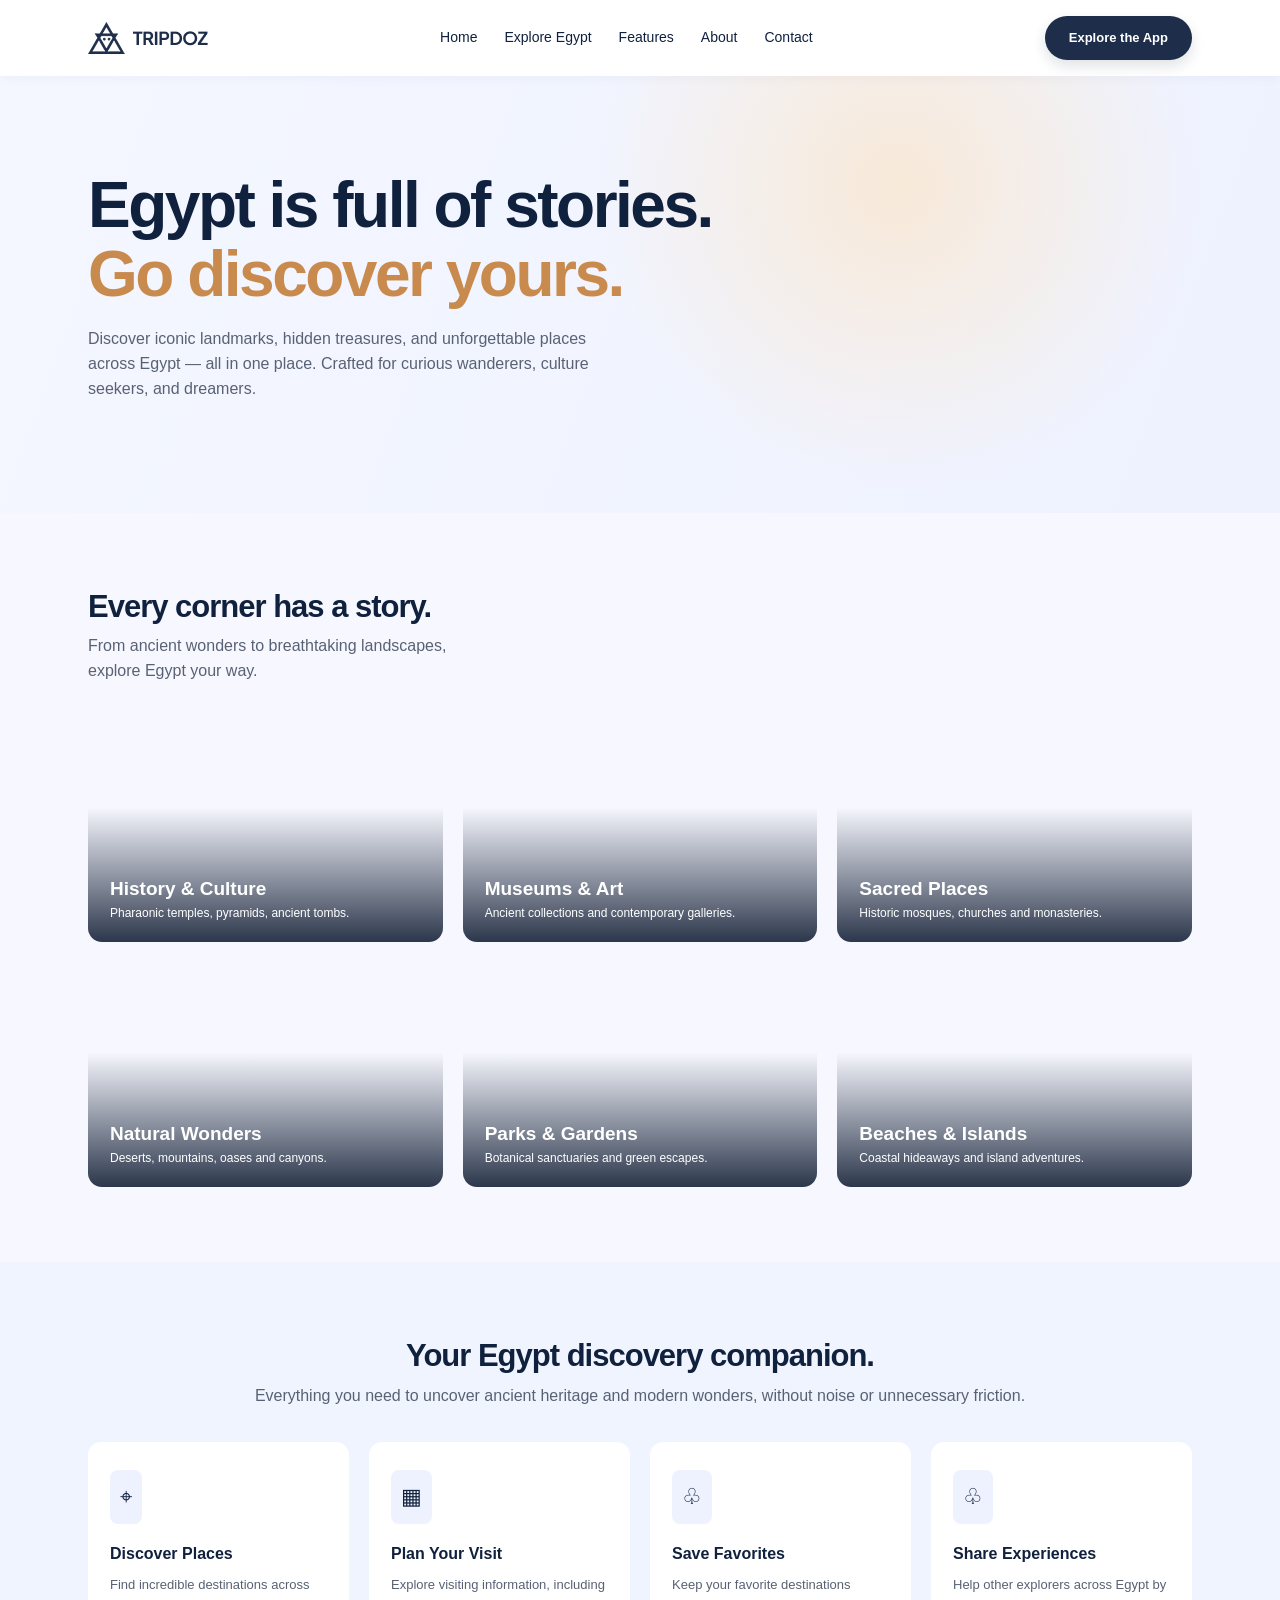
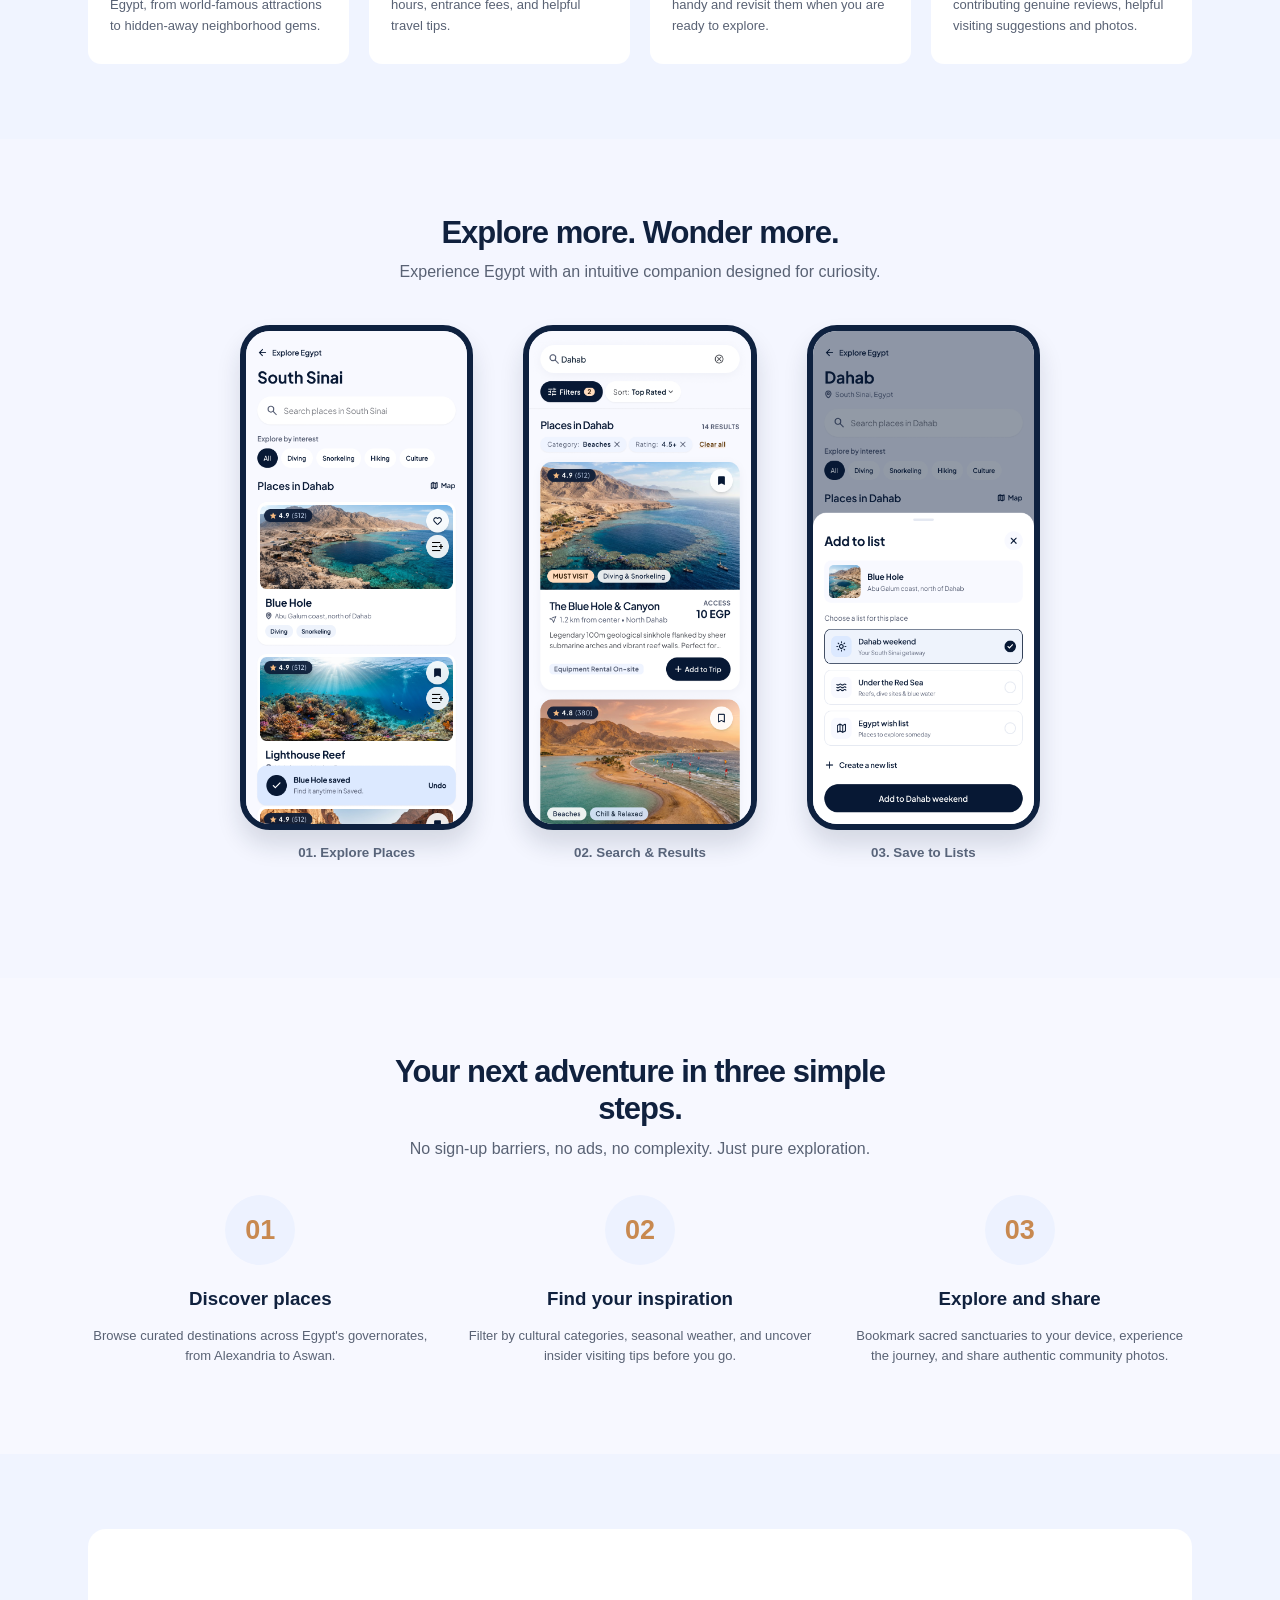
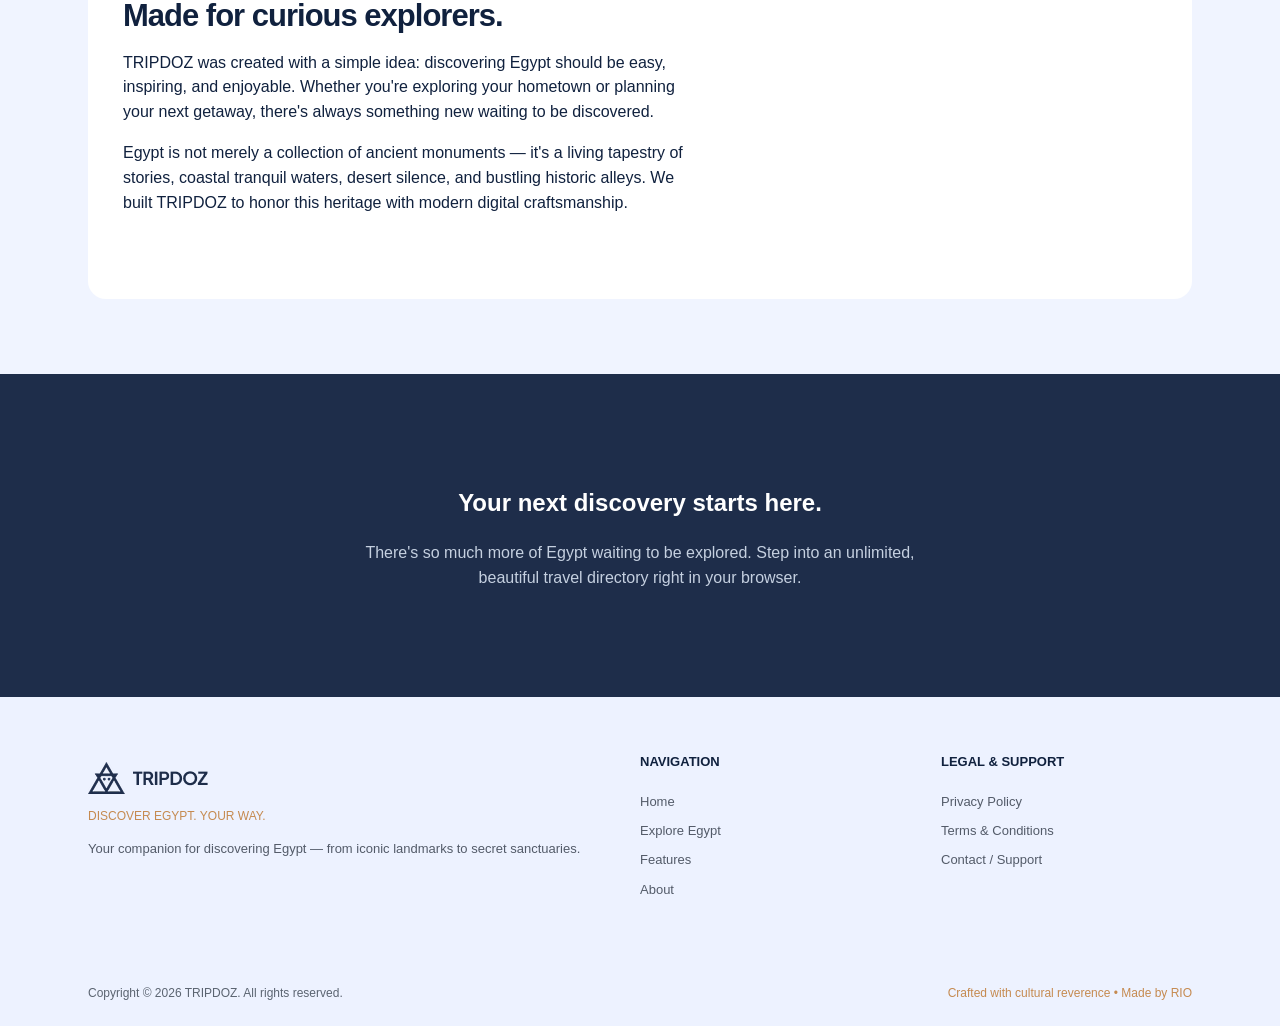
==== commit c1b9603f: "Redesign hero and remove app links from categories and CTAs" ====
--- a/index.html
+++ b/index.html
@@ -1,2 +1 @@
-<!doctype html><html lang="en"><head><meta charset="utf-8"><meta name="viewport" content="width=device-width,initial-scale=1"><meta name="description" content="Discover Egypt your way with TRIPDOZ. Explore historical sites, museums, sacred places, natural wonders, gardens, beaches and islands."><title>TRIPDOZ — Discover Egypt. Your Way.</title><link rel="icon" type="image/png" href="assets/favicon.png?v=1">
-<link rel="stylesheet" href="style.css"></head><body><div data-header></div><main><section class="hero" id="home"><div class="wrap hero-grid"><div><h1>Egypt is full of stories.<br><span>Go discover yours.</span></h1><p>Discover iconic landmarks, hidden treasures, and unforgettable places across Egypt — all in one place. Crafted for curious wanderers, culture seekers, and dreamers.</p><div class="hero-actions"><a class="btn btn-dark" href="https://tripdoz.expo.app" target="_blank" rel="noopener">Start Exploring ↗</a><a class="btn btn-light" href="#about">Discover TRIPDOZ</a></div><div class="stats"><div><strong>180+</strong><small>Curated sanctuaries</small></div><div><strong>27</strong><small>Governorates covered</small></div><div><strong>100%</strong><small>Free & open access</small></div></div></div><div class="hero-visual"><div class="hero-photo main" role="img" aria-label="Ancient Egyptian statue against a blue sky"></div><div class="hero-photo second" role="img" aria-label="Ancient Egyptian building with columns"></div><div class="floating-label">✦ Discover Egypt your way</div></div></div></section><section class="section" id="explore"><div class="wrap"><h2>Every corner has a story.</h2><p class="section-intro">From ancient wonders to breathtaking landscapes,<br>explore Egypt your way.</p><div class="category-grid"><a class="category" href="https://tripdoz.expo.app" style="background-image:url('https://unsplash.com/photos/boyXZfqpwpU/download?force=true&w=1200')"><span>History & Culture<small>Pharaonic temples, pyramids, ancient tombs.</small></span></a><a class="category" href="https://tripdoz.expo.app" style="background-image:url('https://unsplash.com/photos/7JboWm-aZr4/download?force=true&w=1200')"><span>Museums & Art<small>Ancient collections and contemporary galleries.</small></span></a><a class="category" href="https://tripdoz.expo.app" style="background-image:url('https://unsplash.com/photos/pwMbtwA9LRc/download?force=true&w=1200')"><span>Sacred Places<small>Historic mosques, churches and monasteries.</small></span></a><a class="category" href="https://tripdoz.expo.app" style="background-image:url('https://unsplash.com/photos/u-Or3FVmLAM/download?force=true&w=1200')"><span>Natural Wonders<small>Deserts, mountains, oases and canyons.</small></span></a><a class="category" href="https://tripdoz.expo.app" style="background-image:url('https://unsplash.com/photos/trazwJZC8Os/download?force=true&w=1200')"><span>Parks & Gardens<small>Botanical sanctuaries and green escapes.</small></span></a><a class="category" href="https://tripdoz.expo.app" style="background-image:url('https://unsplash.com/photos/9BZVf-jEDwU/download?force=true&w=1200')"><span>Beaches & Islands<small>Coastal hideaways and island adventures.</small></span></a></div></div></section><section class="section features" id="features"><div class="wrap"><div class="center"><h2>Your Egypt discovery companion.</h2><p class="section-intro">Everything you need to uncover ancient heritage and modern wonders, without noise or unnecessary friction.</p></div><div class="feature-grid"><div class="feature-card"><span class="symbol">⌖</span><h3>Discover Places</h3><p>Find incredible destinations across Egypt, from world-famous attractions to hidden-away neighborhood gems.</p></div><div class="feature-card"><span class="symbol">▦</span><h3>Plan Your Visit</h3><p>Explore visiting information, including hours, entrance fees, and helpful travel tips.</p></div><div class="feature-card"><span class="symbol">♧</span><h3>Save Favorites</h3><p>Keep your favorite destinations handy and revisit them when you are ready to explore.</p></div><div class="feature-card"><span class="symbol">♧</span><h3>Share Experiences</h3><p>Help other explorers across Egypt by contributing genuine reviews, helpful visiting suggestions and photos.</p></div></div></div></section><section class="section app-preview"><div class="wrap center"><h2>Explore more. Wonder more.</h2><p class="section-intro">Experience Egypt with an intuitive companion designed for curiosity.</p><div class="phone-grid"><div><div class="phone"><img class="app-screen" src="assets/dahab-places.png" alt="TRIPDOZ app screenshot: Explore places in Dahab" loading="lazy"></div><small>01. Explore Places</small></div><div><div class="phone"><img class="app-screen" src="assets/dahab-search-results.png" alt="TRIPDOZ app screenshot: Search and filter Dahab destinations" loading="lazy"></div><small>02. Search & Results</small></div><div><div class="phone"><img class="app-screen" src="assets/dahab-add-to-list.png" alt="TRIPDOZ app screenshot: Save Blue Hole to a trip list" loading="lazy"></div><small>03. Save to Lists</small></div></div><a class="btn btn-dark" href="https://tripdoz.expo.app" target="_blank" rel="noopener">Launch the Web App Experience ↗</a></div></section><section class="section"><div class="wrap center"><h2>Your next adventure in three simple<br>steps.</h2><p class="section-intro">No sign-up barriers, no ads, no complexity. Just pure exploration.</p><div class="step-grid"><div><span class="step-num">01</span><h3>Discover places</h3><p>Browse curated destinations across Egypt's governorates, from Alexandria to Aswan.</p></div><div><span class="step-num">02</span><h3>Find your inspiration</h3><p>Filter by cultural categories, seasonal weather, and uncover insider visiting tips before you go.</p></div><div><span class="step-num">03</span><h3>Explore and share</h3><p>Bookmark sacred sanctuaries to your device, experience the journey, and share authentic community photos.</p></div></div></div></section><section class="section features" id="about"><div class="wrap"><div class="about-panel"><div><h2>Made for curious explorers.</h2><p>TRIPDOZ was created with a simple idea: discovering Egypt should be easy, inspiring, and enjoyable. Whether you're exploring your hometown or planning your next getaway, there's always something new waiting to be discovered.</p><p>Egypt is not merely a collection of ancient monuments — it's a living tapestry of stories, coastal tranquil waters, desert silence, and bustling historic alleys. We built TRIPDOZ to honor this heritage with modern digital craftsmanship.</p></div><div class="feature-photo" role="img" aria-label="Ancient Egyptian tomb with painted walls"></div></div></div></section><section class="cta"><h2>Your next discovery starts here.</h2><p>There's so much more of Egypt waiting to be explored. Step into an unlimited,<br>beautiful travel directory right in your browser.</p><a class="btn btn-sand" href="https://tripdoz.expo.app" target="_blank" rel="noopener">Explore TRIPDOZ ↗</a></section></main><div data-footer></div><script src="script.js"></script></body></html>
+<!doctype html><html lang="en"><head><meta charset="utf-8"><meta name="viewport" content="width=device-width,initial-scale=1"><meta name="description" content="Discover Egypt your way with TRIPDOZ. Explore historical sites, museums, sacred places, natural wonders, gardens, beaches and islands."><title>TRIPDOZ — Discover Egypt. Your Way.</title><link rel="icon" type="image/png" href="assets/favicon.png?v=1"><link rel="stylesheet" href="style.css"></head><body><div data-header></div><main><section class="hero" id="home"><div class="wrap hero-centered"><h1>Egypt is full of stories.<br><span>Go discover yours.</span></h1><p>Discover iconic landmarks, hidden treasures, and unforgettable places across Egypt — all in one place. Crafted for curious wanderers, culture seekers, and dreamers.</p></div></section><section class="section" id="explore"><div class="wrap"><h2>Every corner has a story.</h2><p class="section-intro">From ancient wonders to breathtaking landscapes,<br>explore Egypt your way.</p><div class="category-grid"><div class="category" style="background-image:url('https://unsplash.com/photos/boyXZfqpwpU/download?force=true&w=1200')"><span>History & Culture<small>Pharaonic temples, pyramids, ancient tombs.</small></span></div><div class="category" style="background-image:url('https://unsplash.com/photos/7JboWm-aZr4/download?force=true&w=1200')"><span>Museums & Art<small>Ancient collections and contemporary galleries.</small></span></div><div class="category" style="background-image:url('https://unsplash.com/photos/pwMbtwA9LRc/download?force=true&w=1200')"><span>Sacred Places<small>Historic mosques, churches and monasteries.</small></span></div><div class="category" style="background-image:url('https://unsplash.com/photos/u-Or3FVmLAM/download?force=true&w=1200')"><span>Natural Wonders<small>Deserts, mountains, oases and canyons.</small></span></div><div class="category" style="background-image:url('https://unsplash.com/photos/trazwJZC8Os/download?force=true&w=1200')"><span>Parks & Gardens<small>Botanical sanctuaries and green escapes.</small></span></div><div class="category" style="background-image:url('https://unsplash.com/photos/9BZVf-jEDwU/download?force=true&w=1200')"><span>Beaches & Islands<small>Coastal hideaways and island adventures.</small></span></div></div></div></section><section class="section features" id="features"><div class="wrap"><div class="center"><h2>Your Egypt discovery companion.</h2><p class="section-intro">Everything you need to uncover ancient heritage and modern wonders, without noise or unnecessary friction.</p></div><div class="feature-grid"><div class="feature-card"><span class="symbol">⌖</span><h3>Discover Places</h3><p>Find incredible destinations across Egypt, from world-famous attractions to hidden-away neighborhood gems.</p></div><div class="feature-card"><span class="symbol">▦</span><h3>Plan Your Visit</h3><p>Explore visiting information, including hours, entrance fees, and helpful travel tips.</p></div><div class="feature-card"><span class="symbol">♧</span><h3>Save Favorites</h3><p>Keep your favorite destinations handy and revisit them when you are ready to explore.</p></div><div class="feature-card"><span class="symbol">♧</span><h3>Share Experiences</h3><p>Help other explorers across Egypt by contributing genuine reviews, helpful visiting suggestions and photos.</p></div></div></div></section><section class="section app-preview"><div class="wrap center"><h2>Explore more. Wonder more.</h2><p class="section-intro">Experience Egypt with an intuitive companion designed for curiosity.</p><div class="phone-grid"><div><div class="phone"><img class="app-screen" src="assets/dahab-places.png" alt="TRIPDOZ app screenshot: Explore places in Dahab" loading="lazy"></div><small>01. Explore Places</small></div><div><div class="phone"><img class="app-screen" src="assets/dahab-search-results.png" alt="TRIPDOZ app screenshot: Search and filter Dahab destinations" loading="lazy"></div><small>02. Search & Results</small></div><div><div class="phone"><img class="app-screen" src="assets/dahab-add-to-list.png" alt="TRIPDOZ app screenshot: Save Blue Hole to a trip list" loading="lazy"></div><small>03. Save to Lists</small></div></div></div></section><section class="section"><div class="wrap center"><h2>Your next adventure in three simple<br>steps.</h2><p class="section-intro">No sign-up barriers, no ads, no complexity. Just pure exploration.</p><div class="step-grid"><div><span class="step-num">01</span><h3>Discover places</h3><p>Browse curated destinations across Egypt's governorates, from Alexandria to Aswan.</p></div><div><span class="step-num">02</span><h3>Find your inspiration</h3><p>Filter by cultural categories, seasonal weather, and uncover insider visiting tips before you go.</p></div><div><span class="step-num">03</span><h3>Explore and share</h3><p>Bookmark sacred sanctuaries to your device, experience the journey, and share authentic community photos.</p></div></div></div></section><section class="section features" id="about"><div class="wrap"><div class="about-panel"><div><h2>Made for curious explorers.</h2><p>TRIPDOZ was created with a simple idea: discovering Egypt should be easy, inspiring, and enjoyable. Whether you're exploring your hometown or planning your next getaway, there's always something new waiting to be discovered.</p><p>Egypt is not merely a collection of ancient monuments — it's a living tapestry of stories, coastal tranquil waters, desert silence, and bustling historic alleys. We built TRIPDOZ to honor this heritage with modern digital craftsmanship.</p></div><div class="feature-photo" role="img" aria-label="Ancient Egyptian tomb with painted walls"></div></div></div></section><section class="cta"><h2>Your next discovery starts here.</h2><p>There's so much more of Egypt waiting to be explored. Step into an unlimited,<br>beautiful travel directory right in your browser.</p></section></main><div data-footer></div><script src="script.js"></script></body></html>
